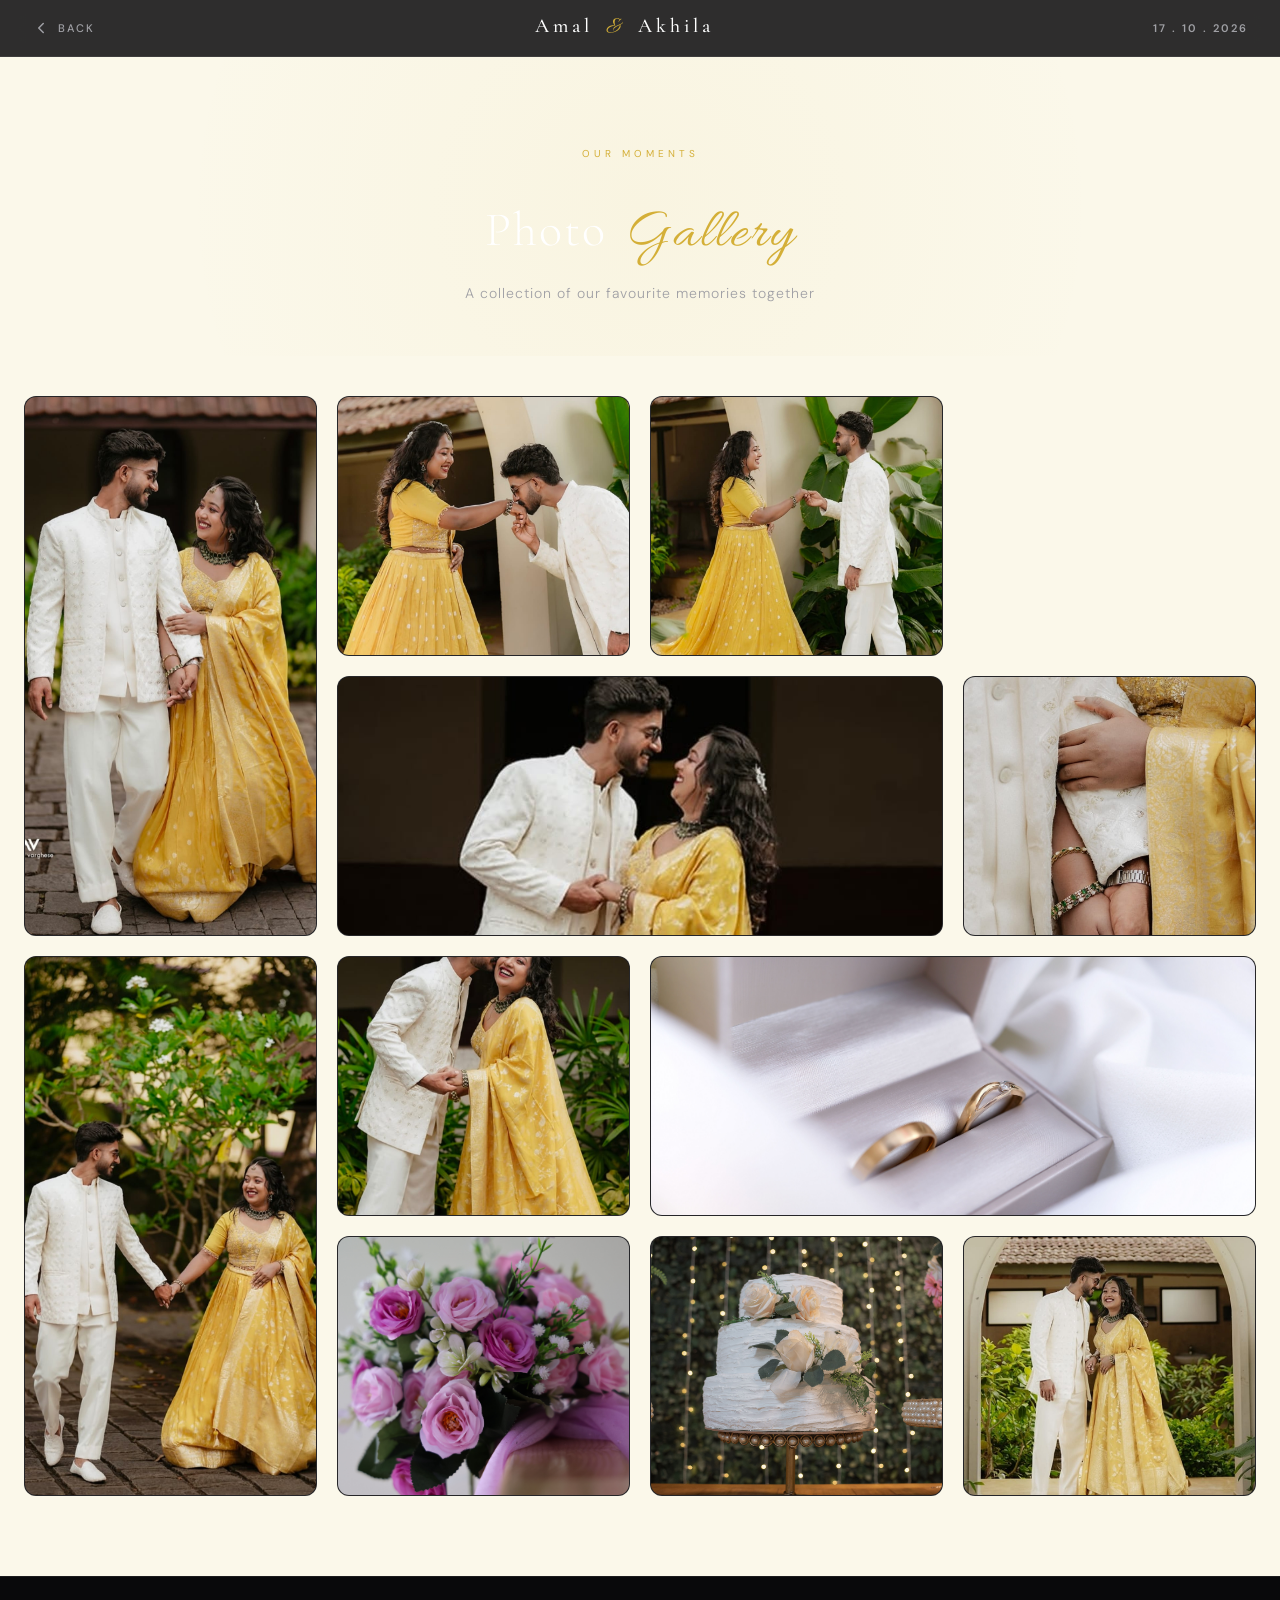
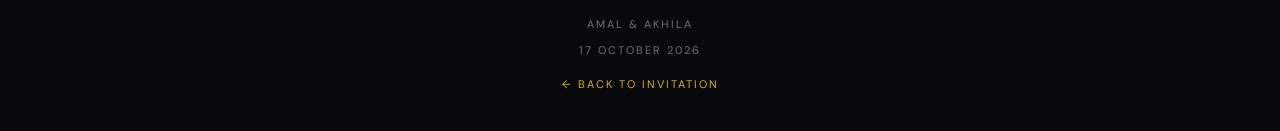
==== gallery.html @ cb14efe2 "Add Gallery button in hero section and create separate gallery page with lightbox" ====
<!doctype html>
<html lang="en">

<head>
  <meta charset="utf-8">
  <meta name="viewport" content="width=device-width, initial-scale=1">
  <title>Gallery | Amal & Akhila</title>
  <meta name="description" content="Photo gallery from the wedding of Amal and Akhila — 17 October 2026.">
  <link rel="preconnect" href="https://fonts.googleapis.com">
  <link rel="preconnect" href="https://fonts.gstatic.com" crossorigin>
  <link
    href="https://fonts.googleapis.com/css2?family=Allura&family=Cormorant+Garamond:wght@300;400;500;600&family=DM+Sans:wght@400;500;600&display=swap"
    rel="stylesheet">
  <link rel="stylesheet" href="styles.css">
  <link rel="stylesheet" href="gallery.css">
</head>

<body>

  <!-- Gallery Header -->
  <header class="gallery-header">
    <a href="index.html" class="gallery-back">
      <svg width="18" height="18" viewBox="0 0 24 24" fill="none" stroke="currentColor" stroke-width="2"
        stroke-linecap="round" stroke-linejoin="round">
        <polyline points="15 18 9 12 15 6" />
      </svg>
      BACK
    </a>
    <div class="brand-mark">Amal <span>&</span> Akhila</div>
    <span class="header-date">17 . 10 . 2026</span>
  </header>

  <!-- Gallery Hero Banner -->
  <section class="gallery-hero">
    <div class="gallery-hero-content">
      <p class="gallery-eyebrow">OUR MOMENTS</p>
      <h1>Photo <em>Gallery</em></h1>
      <p class="gallery-subtitle">A collection of our favourite memories together</p>
    </div>
  </section>

  <!-- Masonry Gallery Grid -->
  <section class="gallery-grid-section">
    <div class="gallery-masonry">

      <div class="gallery-card gallery-card--tall">
        <img src="assets/wedding-hero.jpeg" alt="Amal and Akhila wedding portrait" loading="lazy">
        <div class="gallery-card-overlay">
          <span class="gallery-card-caption">Our Day</span>
        </div>
      </div>

      <div class="gallery-card">
        <img src="assets/wedding-couple.jpeg" alt="A couple sharing a quiet moment" loading="lazy">
        <div class="gallery-card-overlay">
          <span class="gallery-card-caption">Together</span>
        </div>
      </div>

      <div class="gallery-card">
        <img src="assets/image1.jpeg" alt="Amal and Akhila sharing a quiet moment" loading="lazy">
        <div class="gallery-card-overlay">
          <span class="gallery-card-caption">Quiet Moments</span>
        </div>
      </div>

      <div class="gallery-card gallery-card--wide">
        <img src="assets/image2.jpeg" alt="Amal and Akhila in a sunlit garden" loading="lazy">
        <div class="gallery-card-overlay">
          <span class="gallery-card-caption">Sunlit Garden</span>
        </div>
      </div>

      <div class="gallery-card">
        <img src="assets/wedding-detail.jpeg" alt="Ivory roses and wedding details" loading="lazy">
        <div class="gallery-card-overlay">
          <span class="gallery-card-caption">Details</span>
        </div>
      </div>

      <div class="gallery-card gallery-card--tall">
        <img src="assets/image3.jpeg" alt="Wedding rings and roses" loading="lazy">
        <div class="gallery-card-overlay">
          <span class="gallery-card-caption">Rings & Roses</span>
        </div>
      </div>

      <div class="gallery-card">
        <img src="assets/image4.jpeg" alt="Wedding celebration" loading="lazy">
        <div class="gallery-card-overlay">
          <span class="gallery-card-caption">Celebration</span>
        </div>
      </div>

      <div class="gallery-card gallery-card--wide">
        <img src="assets/ring.jpg" alt="Wedding rings" loading="lazy">
        <div class="gallery-card-overlay">
          <span class="gallery-card-caption">Forever Ours</span>
        </div>
      </div>

      <div class="gallery-card">
        <img src="assets/bouquet.jpg" alt="Wedding bouquet" loading="lazy">
        <div class="gallery-card-overlay">
          <span class="gallery-card-caption">Bouquet</span>
        </div>
      </div>

      <div class="gallery-card">
        <img src="assets/cake.jpg" alt="Wedding cake" loading="lazy">
        <div class="gallery-card-overlay">
          <span class="gallery-card-caption">Sweet Moments</span>
        </div>
      </div>

      <div class="gallery-card">
        <img src="assets/footer.jpeg" alt="Amal and Akhila" loading="lazy">
        <div class="gallery-card-overlay">
          <span class="gallery-card-caption">Always Us</span>
        </div>
      </div>

    </div>
  </section>

  <!-- Lightbox Modal -->
  <div class="gallery-lightbox" id="galleryLightbox" aria-hidden="true">
    <button class="lightbox-close" id="lightboxClose" aria-label="Close lightbox">
      <svg width="24" height="24" viewBox="0 0 24 24" fill="none" stroke="currentColor" stroke-width="2"
        stroke-linecap="round" stroke-linejoin="round">
        <line x1="18" y1="6" x2="6" y2="18" />
        <line x1="6" y1="6" x2="18" y2="18" />
      </svg>
    </button>
    <button class="lightbox-nav lightbox-prev" id="lightboxPrev" aria-label="Previous image">
      <svg width="28" height="28" viewBox="0 0 24 24" fill="none" stroke="currentColor" stroke-width="2"
        stroke-linecap="round" stroke-linejoin="round">
        <polyline points="15 18 9 12 15 6" />
      </svg>
    </button>
    <button class="lightbox-nav lightbox-next" id="lightboxNext" aria-label="Next image">
      <svg width="28" height="28" viewBox="0 0 24 24" fill="none" stroke="currentColor" stroke-width="2"
        stroke-linecap="round" stroke-linejoin="round">
        <polyline points="9 6 15 12 9 18" />
      </svg>
    </button>
    <img class="lightbox-img" id="lightboxImg" alt="" src="">
    <p class="lightbox-caption" id="lightboxCaption"></p>
  </div>

  <!-- Footer -->
  <footer class="gallery-footer">
    <span>AMAL & AKHILA</span>
    <span>17 OCTOBER 2026</span>
    <a href="index.html">← BACK TO INVITATION</a>
  </footer>

  <script>
    // Scroll reveal
    const cards = document.querySelectorAll('.gallery-card');
    if ('IntersectionObserver' in window) {
      const obs = new IntersectionObserver(entries => {
        entries.forEach(entry => {
          if (entry.isIntersecting) {
            entry.target.classList.add('is-visible');
            obs.unobserve(entry.target);
          }
        });
      }, { threshold: 0.1, rootMargin: '0px 0px -30px 0px' });
      cards.forEach(c => obs.observe(c));
    } else {
      cards.forEach(c => c.classList.add('is-visible'));
    }

    // Lightbox
    const lightbox = document.getElementById('galleryLightbox');
    const lightboxImg = document.getElementById('lightboxImg');
    const lightboxCaption = document.getElementById('lightboxCaption');
    const images = Array.from(document.querySelectorAll('.gallery-card img'));
    const captions = Array.from(document.querySelectorAll('.gallery-card-caption'));
    let currentIdx = 0;

    function openLightbox(idx) {
      currentIdx = idx;
      lightboxImg.src = images[idx].src;
      lightboxCaption.textContent = captions[idx].textContent;
      lightbox.classList.add('active');
      document.body.style.overflow = 'hidden';
    }

    function closeLightbox() {
      lightbox.classList.remove('active');
      document.body.style.overflow = '';
    }

    function navLightbox(dir) {
      currentIdx = (currentIdx + dir + images.length) % images.length;
      lightboxImg.src = images[currentIdx].src;
      lightboxCaption.textContent = captions[currentIdx].textContent;
    }

    cards.forEach((card, i) => {
      card.addEventListener('click', () => openLightbox(i));
      card.style.cursor = 'pointer';
    });

    document.getElementById('lightboxClose').addEventListener('click', closeLightbox);
    document.getElementById('lightboxPrev').addEventListener('click', () => navLightbox(-1));
    document.getElementById('lightboxNext').addEventListener('click', () => navLightbox(1));

    lightbox.addEventListener('click', (e) => {
      if (e.target === lightbox) closeLightbox();
    });

    document.addEventListener('keydown', (e) => {
      if (!lightbox.classList.contains('active')) return;
      if (e.key === 'Escape') closeLightbox();
      if (e.key === 'ArrowLeft') navLightbox(-1);
      if (e.key === 'ArrowRight') navLightbox(1);
    });
  </script>

</body>

</html>
---- styles.css ----
/* Font and shape tokens */
:root {
  --color-background: var(--background);
  --color-foreground: var(--foreground);
  --color-card: var(--card);
  --color-card-foreground: var(--card-foreground);
  --color-popover: var(--popover);
  --color-popover-foreground: var(--popover-foreground);
  --color-primary: var(--primary);
  --color-primary-foreground: var(--primary-foreground);
  --color-secondary: var(--secondary);
  --color-secondary-foreground: var(--secondary-foreground);
  --color-muted: var(--muted);
  --color-muted-foreground: var(--muted-foreground);
  --color-accent: var(--accent);
  --color-accent-foreground: var(--accent-foreground);
  --color-destructive: var(--destructive);
  --color-destructive-foreground: var(--destructive-foreground);
  --color-border: var(--border);
  --color-input: var(--input);
  --color-ring: var(--ring);
  --color-ring-offset-background: var(--background);
  --radius-sm: 0;
  --radius-md: 0;
  --radius-lg: 0;
  --font-sans: "DM Sans", sans-serif;
  --font-serif: "Cormorant Garamond", Georgia, serif;
  --font-script: "Allura", cursive;
}

:root {
  --background: oklch(0.977 0.018 94);
  --foreground: oklch(0.29 0.026 72);
  --card: oklch(0.994 0.008 92);
  --card-foreground: var(--foreground);
  --popover: var(--card);
  --popover-foreground: var(--foreground);
  --primary: oklch(0.35 0.03 73);
  --primary-foreground: oklch(0.983 0.017 93);
  --secondary: oklch(0.943 0.046 95);
  --secondary-foreground: var(--foreground);
  --muted: oklch(0.946 0.022 88);
  --muted-foreground: oklch(0.51 0.027 77);
  --accent: oklch(0.858 0.075 91);
  --accent-foreground: var(--foreground);
  --destructive: oklch(0.55 0.19 25);
  --destructive-foreground: var(--primary-foreground);
  --border: oklch(0.80 0.039 86);
  --input: var(--border);
  --ring: oklch(0.62 0.08 85);
  --gold: oklch(0.69 0.065 78);
  --cream: oklch(0.994 0.008 92);
  --butter: oklch(0.952 0.049 94);
  --hero-ink: oklch(0.988 0.012 93);
  --hero-shade: linear-gradient(to bottom, oklch(0.19 0.02 65 / 16%) 0%, transparent 32%, oklch(0.19 0.02 65 / 15%) 53%, oklch(0.16 0.02 65 / 75%) 100%);
}

* {
  box-sizing: border-box;
}

html {
  scroll-behavior: smooth;
}

body {
  margin: 0;
  background: var(--background);
  color: var(--foreground);
  font-family: var(--font-sans);
  -webkit-font-smoothing: antialiased;
  overflow-x: hidden;
}

a {
  color: inherit;
  text-decoration: none;
}

button,
a {
  -webkit-tap-highlight-color: transparent;
}

::selection {
  background: var(--accent);
  color: var(--foreground);
}

.site-header {
  height: 72px;
  background: var(--background);
  display: flex;
  align-items: center;
  justify-content: space-between;
  padding: 0 max(5.5vw, 24px);
}

.brand-mark {
  font-family: var(--font-serif);
  font-size: 29px;
  font-weight: 500;
  white-space: nowrap;
  line-height: 1;
}

.brand-mark span {
  color: var(--gold);
  font-style: italic;
  font-size: 22px;
  margin: 0 3px;
}

.header-date,
.header-link {
  font-size: 10px;
  letter-spacing: .18em;
  font-weight: 600;
}

.header-link {
  display: inline-flex;
  align-items: center;
  gap: 14px;
  transition: gap .3s ease;
}

.header-link:hover {
  gap: 20px;
}

.hero {
  height: min(850px, calc(100svh - 72px));
  min-height: 590px;
  position: relative;
  overflow: hidden;
  display: flex;
  align-items: flex-end;
  justify-content: center;
  background: var(--primary);
  color: var(--hero-ink);
}

.hero-image {
  width: 100%;
  height: 100%;
  position: absolute;
  inset: 0;
  object-fit: cover;
  object-position: center 45%;
  opacity: 0;
  animation: hero-reveal 2.2s cubic-bezier(.16, 1, .3, 1) 1.6s both;
}

.hero-shade {
  position: absolute;
  inset: 0;
  background: var(--hero-shade);
}

.hero-top-note {
  position: absolute;
  top: 42px;
  left: 50%;
  transform: translateX(-50%);
  white-space: nowrap;
  font-size: 10px;
  letter-spacing: .28em;
  font-weight: 500;
  opacity: 0;
  animation: hero-text-in 1.2s cubic-bezier(.16, 1, .3, 1) 2.6s both;
}

.hero-content {
  position: relative;
  text-align: center;
  padding: 0 20px 120px;
  width: 100%;
}

.hero-ornament {
  display: flex;
  align-items: center;
  justify-content: center;
  gap: 22px;
  font-size: 10px;
  font-weight: 500;
  letter-spacing: .3em;
  opacity: 0;
  animation: hero-text-in 1s cubic-bezier(.16, 1, .3, 1) 2.8s both;
}

.hero-ornament span {
  height: 1px;
  width: 51px;
  background: currentColor;
  opacity: .8;
}

.hero h1 {
  font-family: var(--font-serif);
  font-size: clamp(74px, 10.4vw, 160px);
  font-weight: 300;
  line-height: .98;
  margin: 24px 0 0;
  white-space: nowrap;
  opacity: 0;
  animation: hero-title-in 1.6s cubic-bezier(.16, 1, .3, 1) 3s both;
}

.hero h1 em {
  font-family: var(--font-script);
  font-size: .73em;
  font-weight: 400;
  font-style: normal;
  display: inline-block;
  transform: translateY(-.03em);
  animation: golden-shimmer 3s ease-in-out 4.2s both;
}

.hero-subtitle {
  font-family: var(--font-serif);
  font-style: italic;
  font-size: clamp(22px, 2.6vw, 35px);
  margin: 14px 0 39px;
  opacity: 0;
  animation: hero-text-in 1.2s cubic-bezier(.16, 1, .3, 1) 3.5s both;
}

.hero-date {
  display: flex;
  justify-content: center;
  align-items: center;
  gap: 20px;
  font-size: 10px;
  font-weight: 600;
  letter-spacing: .2em;
  opacity: 0;
  animation: hero-text-in 1s cubic-bezier(.16, 1, .3, 1) 3.9s both;
}

.hero-date i {
  height: 3px;
  width: 3px;
  border-radius: 50%;
  background: currentColor;
}

.hero-gallery-btn {
  display: inline-flex;
  align-items: center;
  gap: 10px;
  margin-top: 32px;
  padding: 12px 28px;
  font-size: 10px;
  font-weight: 600;
  letter-spacing: .2em;
  color: var(--hero-ink);
  border: 1px solid rgba(255, 255, 255, 0.35);
  border-radius: 50px;
  background: rgba(255, 255, 255, 0.08);
  backdrop-filter: blur(12px);
  -webkit-backdrop-filter: blur(12px);
  transition: background .35s ease, border-color .35s ease, transform .3s ease;
  opacity: 0;
  animation: hero-text-in 1s cubic-bezier(.16, 1, .3, 1) 4.1s both;
}

.hero-gallery-btn:hover {
  background: rgba(255, 255, 255, 0.18);
  border-color: rgba(255, 255, 255, 0.55);
  transform: translateY(-2px);
}

.hero-gallery-btn-icon {
  display: inline-flex;
  opacity: 0.85;
}

.scroll-cue {
  position: absolute;
  bottom: 29px;
  left: 50%;
  transform: translateX(-50%);
  display: flex;
  align-items: center;
  gap: 14px;
  flex-direction: column;
  white-space: nowrap;
  font-size: 9px;
  letter-spacing: .22em;
  opacity: 0;
  animation: hero-text-in 1s cubic-bezier(.16, 1, .3, 1) 4.3s both;
}

.scroll-cue svg {
  animation: float-down 2.4s ease-in-out infinite;
}

.section-inner {
  max-width: 1400px;
  margin: auto;
}

.invitation-section {
  background: var(--background);
  padding: 135px max(6vw, 24px) 145px;
  overflow: hidden;
}

.invitation-grid {
  display: grid;
  grid-template-columns: 1fr 1fr;
  align-items: center;
  gap: 6vw;
}

.invitation-copy {
  padding-left: min(4vw, 60px);
}

.eyebrow {
  display: flex;
  align-items: center;
  gap: 14px;
  font-size: 10px;
  font-weight: 600;
  letter-spacing: .21em;
  color: var(--muted-foreground);
}

.eyebrow-line {
  width: 34px;
  height: 1px;
  background: var(--gold);
  display: inline-block;
  flex: none;
}

.invitation-copy h2,
.venue-content h2 {
  font-family: var(--font-serif);
  font-size: clamp(58px, 6.3vw, 100px);
  line-height: .96;
  font-weight: 400;
  margin: 34px 0 30px;
}

.invitation-copy h2 em,
.venue-content h2 em,
.closing-content h2 em {
  font-weight: 300;
}

.short-rule {
  width: 52px;
  height: 1px;
  background: var(--gold);
  margin: 37px 0;
}

.invite-lead {
  font-family: var(--font-serif);
  font-size: clamp(24px, 2.1vw, 31px);
  margin: 0 0 2px;
}

.invite-address {
  font-size: 12px;
  color: var(--muted-foreground);
  margin: 0;
  letter-spacing: .035em;
}

.invite-message {
  max-width: 360px;
  font-family: var(--font-serif);
  font-size: 24px;
  font-style: italic;
  line-height: 1.4;
  margin: 30px 0 12px;
}

.couple-line {
  font-family: var(--font-serif);
  font-size: clamp(39px, 4vw, 60px);
  margin: 0;
  line-height: 1.1;
}

.couple-line span {
  font-family: var(--font-script);
  font-size: .65em;
  color: var(--gold);
}

.invite-family {
  font-size: 12px;
  line-height: 1.9;
  color: var(--muted-foreground);
  margin-top: 22px;
}

.invitation-art {
  height: 680px;
  position: relative;
}

.art-frame {
  position: absolute;
  overflow: hidden;
  background: var(--secondary);
}

.art-frame img {
  height: 100%;
  width: 100%;
  object-fit: cover;
  transition: transform 1s ease;
}

.art-frame:hover img {
  transform: scale(1.055);
}

.art-frame-top {
  width: 56%;
  height: 58%;
  top: 0;
  right: 3%;
}

.art-frame-bottom {
  width: 52%;
  height: 47%;
  bottom: 0;
  left: 0;
  border: 10px solid var(--background);
  border-left: 0;
  border-bottom: 0;
}

.art-script {
  position: absolute;
  right: -6%;
  top: 46%;
  transform: rotate(90deg) translateX(50%);
  transform-origin: right center;
  white-space: nowrap;
  font-family: var(--font-script);
  font-size: clamp(45px, 5vw, 76px);
  color: var(--gold);
}

.date-section {
  background: var(--butter);
  text-align: center;
  padding: 115px 24px 125px;
  position: relative;
}

.date-inner {
  max-width: 720px;
  margin: auto;
}

.eyebrow-centered {
  justify-content: center;
}

.date-script {
  font-family: var(--font-script);
  font-size: clamp(44px, 5.2vw, 75px);
  color: var(--gold);
  line-height: 1;
  margin: 28px 0 7px;
}

/* Calendar Card Design (Matching Reference Image) */
.calendar-card {
  max-width: 440px;
  margin: 32px auto 20px;
  background: #FFFDF8;
  border-radius: 24px;
  padding: 36px 30px 28px;
  box-shadow: 0 16px 40px rgba(50, 40, 20, 0.08), 0 2px 10px rgba(212, 175, 55, 0.15);
  border: 1px solid rgba(212, 175, 55, 0.3);
  text-align: center;
  transition: transform 0.4s ease, box-shadow 0.4s ease;
}

.calendar-card:hover {
  transform: translateY(-4px);
  box-shadow: 0 20px 48px rgba(50, 40, 20, 0.12), 0 4px 16px rgba(212, 175, 55, 0.22);
}

.calendar-month {
  font-family: var(--font-serif);
  font-size: 23px;
  font-weight: 500;
  letter-spacing: 0.16em;
  color: var(--foreground);
  margin: 0 0 22px;
  text-transform: uppercase;
}

.calendar-grid-header {
  display: grid;
  grid-template-columns: repeat(7, 1fr);
  font-size: 13px;
  font-weight: 600;
  color: var(--muted-foreground);
  margin-bottom: 14px;
}

.calendar-grid-days {
  display: grid;
  grid-template-columns: repeat(7, 1fr);
  row-gap: 12px;
  font-size: 15px;
  color: var(--foreground);
  font-family: var(--font-serif);
  align-items: center;
  justify-items: center;
}

.calendar-grid-days .empty {
  height: 32px;
  width: 32px;
}

/* Red Heart Highlight for Day 17 */
.day-heart {
  position: relative;
  width: 34px;
  height: 34px;
  display: inline-flex;
  align-items: center;
  justify-content: center;
}

.day-heart .heart-bg {
  position: absolute;
  inset: 0;
  width: 100%;
  height: 100%;
  filter: drop-shadow(0 3px 6px rgba(200, 59, 73, 0.35));
}

.day-heart .heart-num {
  position: relative;
  z-index: 2;
  color: #FFFFFF;
  font-weight: 600;
  font-size: 13px;
  font-family: var(--font-sans);
  transform: translateY(-1px);
}

.calendar-card-divider {
  border-top: 1.5px dashed rgba(190, 170, 130, 0.45);
  margin: 28px -10px 22px;
}

.calendar-card-bottom {
  text-align: center;
}

.calendar-subtext {
  font-size: 10px;
  letter-spacing: 0.24em;
  font-weight: 600;
  color: var(--muted-foreground);
  text-transform: uppercase;
}

.calendar-date-big {
  font-family: var(--font-serif);
  font-size: clamp(34px, 4.5vw, 42px);
  font-weight: 400;
  letter-spacing: 0.06em;
  color: var(--foreground);
  margin: 6px 0 2px;
}

.calendar-heart-icon {
  color: #C83B49;
  font-size: 16px;
  display: inline-block;
  margin-top: 2px;
}

.date-divider {
  height: 1px;
  width: 130px;
  background: var(--border);
  margin: 55px auto 35px;
}

.countdown-intro {
  font-size: 10px;
  font-weight: 600;
  letter-spacing: .25em;
  color: var(--muted-foreground);
}

.countdown {
  display: grid;
  grid-template-columns: repeat(4, 1fr);
  max-width: 480px;
  margin: 26px auto 42px;
}

.countdown-unit {
  display: flex;
  flex-direction: column;
  align-items: center;
  gap: 3px;
  border-right: 1px solid var(--border);
}

.countdown-unit:last-child {
  border-right: none;
}

.countdown-number {
  font-family: var(--font-serif);
  font-size: clamp(42px, 5vw, 67px);
  line-height: 1;
  font-variant-numeric: tabular-nums;
}

.countdown-label {
  font-size: 9px;
  letter-spacing: .18em;
  text-transform: uppercase;
  color: var(--muted-foreground);
}

.venue-section {
  display: grid;
  grid-template-columns: 1fr 1fr;
  background: var(--cream);
  min-height: 670px;
  overflow: hidden;
}

.venue-image-wrap {
  overflow: hidden;
  min-height: 670px;
}

.venue-image-wrap img {
  width: 100%;
  height: 100%;
  object-fit: cover;
  object-position: center 43%;
  transition: transform 1.1s ease;
}

.venue-image-wrap:hover img {
  transform: scale(1.045);
}

.venue-content {
  padding: 60px clamp(40px, 8vw, 160px);
  display: flex;
  flex-direction: column;
  align-items: flex-start;
  justify-content: center;
}

.venue-content h2 {
  margin: 33px 0 0;
}

.venue-content .short-rule {
  margin: 39px 0 33px;
}

.venue-content h3 {
  font-family: var(--font-serif);
  font-size: clamp(33px, 3.5vw, 51px);
  font-weight: 400;
  line-height: 1.1;
  margin: 0 0 10px;
}

.venue-content p {
  color: var(--muted-foreground);
  font-size: 13px;
  margin: 0;
  line-height: 1.7;
}

.venue-content .venue-time {
  margin: 25px 0 32px;
}

/* Ethereal Atmospheric Fog Entrance Overlay */
.fog-overlay {
  position: fixed;
  inset: 0;
  width: 100vw;
  height: 100vh;
  z-index: 9999;
  pointer-events: none;
  overflow: hidden;
  opacity: 1;
  transition: opacity 1.8s cubic-bezier(.25, 1, .4, 1), filter 1.8s ease, transform 1.8s ease;
  background: radial-gradient(circle at 50% 50%, rgba(255, 250, 240, 0.98) 0%, rgba(245, 237, 222, 0.99) 55%, rgba(235, 224, 204, 1) 100%);
}

.fog-overlay.fade-out {
  opacity: 0;
  filter: blur(30px);
  transform: scale(1.08);
}

.fog-layer {
  position: absolute;
  inset: -50%;
  width: 200%;
  height: 200%;
  pointer-events: none;
}

.fog-layer-1 {
  background: radial-gradient(ellipse at 30% 40%, rgba(255, 255, 255, 0.95) 0%, transparent 60%), radial-gradient(ellipse at 70% 60%, rgba(228, 212, 175, 0.65) 0%, transparent 50%);
  animation: fog-float-1 20s ease-in-out infinite alternate;
}

.fog-layer-2 {
  background: radial-gradient(ellipse at 60% 30%, rgba(255, 245, 220, 0.85) 0%, transparent 55%), radial-gradient(ellipse at 20% 70%, rgba(235, 218, 180, 0.55) 0%, transparent 50%);
  animation: fog-float-2 24s ease-in-out infinite alternate;
}

.fog-layer-3 {
  background: radial-gradient(circle at 50% 50%, rgba(255, 255, 255, 0.98) 0%, transparent 65%);
}

@keyframes fog-float-1 {
  0% {
    transform: translate(0, 0) scale(1);
  }

  100% {
    transform: translate(-6%, 5%) scale(1.12);
  }
}

@keyframes fog-float-2 {
  0% {
    transform: translate(0, 0) scale(1.05);
  }

  100% {
    transform: translate(5%, -5%) scale(1);
  }
}

/* Closing Section - Matching Site Theme */
.closing-section {
  position: relative;
  width: 100%;
  display: flex;
  flex-direction: column;
  align-items: center;
  background: var(--background);
  padding: 90px 24px 100px;
  overflow: hidden;
}

.closing-top-block {
  background: transparent;
  color: var(--foreground);
  padding: 0 24px 45px;
  text-align: center;
  display: flex;
  flex-direction: column;
  align-items: center;
  justify-content: center;
  max-width: 720px;
}

.closing-top-block .closing-star {
  font-size: 28px;
  color: var(--gold);
  margin-bottom: 20px;
}

.closing-top-block .eyebrow {
  color: var(--muted-foreground);
  font-size: 10px;
  letter-spacing: .24em;
}

.closing-top-block h2 {
  font-family: var(--font-serif);
  font-size: clamp(38px, 5vw, 70px);
  font-weight: 400;
  line-height: 1.05;
  margin: 22px auto 16px;
  color: var(--foreground);
}

.closing-top-block h2 em {
  font-weight: 300;
  font-style: italic;
}

.closing-sub {
  font-family: var(--font-serif);
  font-size: clamp(18px, 2.3vw, 24px);
  font-style: italic;
  color: var(--muted-foreground);
  margin: 0;
}

.closing-photo-container {
  position: relative;
  width: 100%;
  max-width: 640px;
  height: clamp(420px, 55vh, 580px);
  border-radius: 24px;
  overflow: hidden;
  background: var(--secondary);
  box-shadow: 0 20px 48px rgba(50, 40, 20, 0.12), 0 4px 16px rgba(212, 175, 55, 0.18);
  border: 1px solid rgba(212, 175, 55, 0.3);
  margin: 0 auto;
}

.closing-photo-img {
  width: 100%;
  height: 100%;
  object-fit: cover;
  object-position: center 30%;
  transition: transform 2.2s cubic-bezier(.2, .8, .2, 1);
}

.closing-photo-container:hover .closing-photo-img {
  transform: scale(1.04);
}

.closing-photo-shade {
  position: absolute;
  inset: 0;
  background: linear-gradient(to top, rgba(0, 0, 0, 0.7) 0%, rgba(0, 0, 0, 0.2) 40%, transparent 68%);
}

.closing-photo-names {
  position: absolute;
  bottom: 35px;
  left: min(6vw, 40px);
  z-index: 5;
  font-family: var(--font-serif);
  font-size: clamp(42px, 6vw, 76px);
  color: #FFFFFF;
  font-weight: 400;
  line-height: 1;
  text-shadow: 0 4px 16px rgba(0, 0, 0, 0.5);
  white-space: nowrap;
}

.closing-photo-names span {
  font-family: var(--font-script);
  font-size: 0.75em;
  color: var(--gold);
  margin: 0 4px;
  font-weight: 300;
}

.site-footer {
  border-top: 1px solid var(--border);
  display: flex;
  justify-content: space-between;
  gap: 20px;
  padding: 31px max(5.5vw, 24px);
  font-size: 10px;
  font-weight: 600;
  letter-spacing: .15em;
}

.site-footer a {
  white-space: nowrap;
}

/* Prominent & Smooth Scroll Reveal Animations */
[data-reveal] {
  opacity: 0;
  transform: translateY(55px) scale(0.97);
  transition: opacity 1s cubic-bezier(.16, 1, .3, 1), transform 1s cubic-bezier(.16, 1, .3, 1);
  will-change: opacity, transform;
}

[data-reveal].is-visible {
  opacity: 1;
  transform: translateY(0) scale(1);
}

@keyframes hero-reveal {
  0% {
    opacity: 0;
    transform: scale(1.12);
    filter: blur(12px);
  }
  100% {
    opacity: 1;
    transform: scale(1);
    filter: blur(0);
  }
}

@keyframes hero-text-in {
  0% {
    opacity: 0;
    transform: translateY(35px);
    filter: blur(6px);
  }
  100% {
    opacity: 1;
    transform: translateY(0);
    filter: blur(0);
  }
}

@keyframes hero-title-in {
  0% {
    opacity: 0;
    transform: translateY(50px) scale(0.92);
    filter: blur(8px);
  }
  60% {
    opacity: 1;
    filter: blur(0);
  }
  100% {
    opacity: 1;
    transform: translateY(0) scale(1);
    filter: blur(0);
  }
}

@keyframes golden-shimmer {
  0% {
    color: inherit;
    text-shadow: none;
  }
  50% {
    color: oklch(0.78 0.12 85);
    text-shadow: 0 0 20px rgba(212, 175, 55, 0.5), 0 0 40px rgba(212, 175, 55, 0.2);
  }
  100% {
    color: oklch(0.72 0.09 82);
    text-shadow: 0 0 8px rgba(212, 175, 55, 0.15);
  }
}

@keyframes rise-in {
  from {
    opacity: 0;
    transform: translateY(30px);
  }

  to {
    opacity: 1;
    transform: translateY(0);
  }
}

@keyframes float-down {
  50% {
    transform: translateY(6px);
  }
}

@media (max-width: 900px) {
  .invitation-section {
    padding: 100px 30px;
  }

  .invitation-grid {
    gap: 30px;
  }

  .invitation-copy {
    padding-left: 0;
  }

  .invitation-art {
    height: 540px;
  }

  .art-script {
    right: -3%;
  }

  .venue-content {
    padding: 70px 45px;
  }
}

@media (max-width: 700px) {
  .site-header {
    height: 62px;
    padding: 0 22px;
  }

  .brand-mark {
    font-size: 25px;
  }

  .header-date {
    display: none;
  }

  .header-link {
    font-size: 9px;
    gap: 7px;
  }

  .hero {
    height: min(760px, calc(100svh - 62px));
    min-height: 590px;
  }

  .hero-image {
    object-position: center 42%;
  }

  .hero-top-note {
    top: 26px;
    font-size: 8px;
    letter-spacing: .19em;
  }

  .hero-content {
    padding: 0 12px 112px;
  }

  .hero-ornament {
    font-size: 8px;
    gap: 10px;
  }

  .hero-ornament span {
    width: 25px;
  }

  .hero h1 {
    font-size: clamp(47px, 12vw, 78px);
    margin-top: 16px;
  }

  .hero-subtitle {
    font-size: 22px;
    margin: 12px 0 27px;
  }

  .hero-date {
    font-size: 8px;
    gap: 8px;
    letter-spacing: .1em;
  }

  .scroll-cue {
    bottom: 20px;
    font-size: 8px;
  }

  .invitation-section {
    padding: 88px 25px 92px;
  }

  .invitation-grid {
    display: flex;
    flex-direction: column;
    align-items: stretch;
    gap: 55px;
  }

  .invitation-copy {
    text-align: center;
  }

  .invitation-copy .eyebrow {
    justify-content: center;
    font-size: 8px;
  }

  .invitation-copy h2 {
    font-size: clamp(59px, 12vw, 85px);
    margin: 25px 0;
  }

  .invitation-copy .short-rule {
    margin: 28px auto;
  }

  .invite-lead {
    font-size: 26px;
  }

  .invite-message {
    margin: 26px auto 10px;
  }

  .couple-line {
    font-size: clamp(42px, 10vw, 60px);
  }

  .invitation-art {
    height: min(115vw, 550px);
    width: min(100%, 470px);
    margin: 0 auto;
  }

  .art-frame-top {
    right: 6%;
  }

  .art-script {
    font-size: 49px;
    right: -3%;
  }

  .date-section {
    padding: 88px 18px 95px;
  }

  .date-script {
    font-size: 52px;
  }

  .date-display {
    gap: 17px;
  }

  .date-display strong {
    font-size: clamp(120px, 30vw, 180px);
  }

  .date-display span {
    font-size: 32px;
  }

  .date-meta {
    gap: 15px;
    font-size: 10px;
  }

  .date-divider {
    margin: 49px auto 35px;
  }

  .venue-section {
    display: flex;
    flex-direction: column;
  }

  .venue-image-wrap {
    height: 390px;
    min-height: 0;
  }

  .venue-content {
    padding: 30px 25px 65px;
    align-items: center;
    text-align: center;
  }

  .venue-content h2 {
    font-size: 71px;
    margin-top: 22px;
  }

  .venue-content .short-rule {
    margin: 28px auto;
  }

  .venue-content h3 {
    font-size: 43px;
  }

  .closing-section {
    padding: 60px 18px 70px;
  }

  .closing-content {
    padding: 40px 20px 35px;
  }

  .closing-content h2 {
    font-size: clamp(34px, 8.5vw, 52px);
  }

  .site-footer {
    flex-wrap: wrap;
    justify-content: center;
    text-align: center;
    padding: 30px 20px;
    font-size: 9px;
  }

  .site-footer span:nth-child(2) {
    order: 3;
    width: 100%;
  }
}

@media (max-width: 360px) {
  .hero h1 {
    font-size: 44px;
  }

  .hero-date {
    font-size: 7px;
  }

  .date-display span {
    font-size: 27px;
  }

  .date-display strong {
    font-size: 115px;
  }
}

@media (prefers-reduced-motion: reduce) {

  *,
  *::before,
  *::after {
    scroll-behavior: auto !important;
    animation-duration: .01ms !important;
    transition-duration: .01ms !important;
  }

  [data-reveal] {
    opacity: 1;
    transform: none;
  }
}

/* Standalone button styles */
.invitation-button {
  display: inline-flex;
  align-items: center;
  justify-content: center;
  gap: 10px;
  min-height: 48px;
  padding: 14px 28px;
  font-family: var(--font-sans);
  font-size: 11px;
  font-weight: 500;
  letter-spacing: .18em;
  white-space: nowrap;
  transition: background .25s, color .25s;
  border: 1px solid var(--primary);
}

.invitation-button svg {
  width: 16px;
  height: 16px;
}

.invitation-button.solid {
  background: var(--primary);
  color: var(--primary-foreground);
}

.invitation-button.solid:hover {
  background: var(--foreground);
}

.invitation-button.outline {
  background: transparent;
  color: var(--primary);
}

.invitation-button.outline:hover {
  background: var(--primary);
  color: var(--primary-foreground);
}

/* Venue Reception Table Sketch Logo (Matching Reference Line Art) */
.venue-sketch-logo {
  margin-bottom: 24px;
  text-align: left;
}

.venue-sketch-svg {
  width: 170px;
  height: auto;
  display: block;
  opacity: 0.88;
  filter: drop-shadow(0 2px 4px rgba(0, 0, 0, 0.06));
  transition: transform 0.5s ease, opacity 0.5s ease;
}

.venue-content:hover .venue-sketch-svg {
  transform: scale(1.04);
  opacity: 1;
}

/* Scrollable Image Gallery in Venue Section — Auto + Manual Scroll */
.venue-gallery-wrap {
  position: relative;
  width: 100%;
  overflow: hidden;
  display: flex;
  flex-direction: column;
  justify-content: center;
  background: var(--cream);
  padding: 30px 0 10px;
}

.venue-gallery-scroll {
  display: flex;
  gap: 20px;
  overflow-x: auto;
  padding: 10px 20px 20px;
  scrollbar-width: none;
  -ms-overflow-style: none;
  -webkit-overflow-scrolling: touch;
  cursor: grab;
}

.venue-gallery-scroll:active {
  cursor: grabbing;
}

.venue-gallery-scroll::-webkit-scrollbar {
  display: none;
}

.venue-gallery-item {
  flex: 0 0 clamp(260px, 32vw, 340px);
  height: clamp(380px, 45vw, 510px);
  border-radius: 20px;
  overflow: hidden;
  box-shadow: 0 16px 40px rgba(50, 40, 20, 0.12), 0 2px 8px rgba(212, 175, 55, 0.15);
  position: relative;
  background: #FFFDF8;
  border: 1px solid rgba(212, 175, 55, 0.3);
  transition: transform 0.4s ease, box-shadow 0.4s ease;
}

.venue-gallery-item:hover {
  transform: translateY(-4px);
  box-shadow: 0 20px 48px rgba(50, 40, 20, 0.16), 0 4px 16px rgba(212, 175, 55, 0.25);
}

.venue-gallery-item img {
  width: 100%;
  height: 100%;
  object-fit: cover;
  transition: transform 0.8s ease;
}

.venue-gallery-item:hover img {
  transform: scale(1.05);
}

.venue-gallery-hint {
  text-align: center;
  font-size: 10px;
  letter-spacing: 0.22em;
  color: var(--muted-foreground);
  margin-top: 16px;
  font-weight: 600;
  text-transform: uppercase;
  opacity: 0.8;
}
---- gallery.css ----
/* Gallery Page Styles */

/* Header */
.gallery-header {
  position: sticky;
  top: 0;
  z-index: 100;
  display: flex;
  align-items: center;
  justify-content: space-between;
  padding: 16px 32px;
  background: rgba(10, 10, 12, 0.85);
  backdrop-filter: blur(12px);
  -webkit-backdrop-filter: blur(12px);
  border-bottom: 1px solid rgba(255, 255, 255, 0.08);
}

.gallery-back {
  display: flex;
  align-items: center;
  gap: 8px;
  color: var(--text-muted, #a0a0a5);
  text-decoration: none;
  font-size: 11px;
  letter-spacing: 2px;
  font-weight: 500;
  transition: color 0.3s ease;
}

.gallery-back:hover {
  color: #fff;
}

.gallery-header .brand-mark {
  font-family: 'Cormorant Garamond', serif;
  font-size: 20px;
  letter-spacing: 4px;
  color: #fff;
}

.gallery-header .brand-mark span {
  font-family: 'Allura', cursive;
  font-size: 24px;
  color: #d4af37;
}

.header-date {
  font-size: 11px;
  letter-spacing: 2px;
  color: var(--text-muted, #a0a0a5);
}

/* Gallery Hero */
.gallery-hero {
  padding: 80px 24px 40px;
  text-align: center;
  background: radial-gradient(circle at center, rgba(212, 175, 55, 0.05) 0%, transparent 70%);
}

.gallery-eyebrow {
  font-size: 10px;
  letter-spacing: 4px;
  text-transform: uppercase;
  color: #d4af37;
  margin-bottom: 12px;
}

.gallery-hero h1 {
  font-family: 'Cormorant Garamond', serif;
  font-size: 48px;
  font-weight: 300;
  letter-spacing: 2px;
  color: #fff;
  margin-bottom: 8px;
}

.gallery-hero h1 em {
  font-family: 'Allura', cursive;
  font-style: normal;
  color: #d4af37;
  font-size: 56px;
  margin-left: 6px;
}

.gallery-subtitle {
  font-size: 14px;
  color: #a0a0a5;
  font-weight: 300;
  letter-spacing: 1px;
}

/* Masonry Grid */
.gallery-grid-section {
  max-width: 1300px;
  margin: 0 auto;
  padding: 40px 24px 80px;
}

.gallery-masonry {
  display: grid;
  grid-template-columns: repeat(auto-fill, minmax(280px, 1fr));
  grid-auto-rows: 260px;
  grid-gap: 20px;
}

.gallery-card {
  position: relative;
  overflow: hidden;
  border-radius: 12px;
  background: #18181c;
  opacity: 0;
  transform: translateY(30px);
  transition: opacity 0.7s cubic-bezier(0.16, 1, 0.3, 1), transform 0.7s cubic-bezier(0.16, 1, 0.3, 1), box-shadow 0.4s ease;
  border: 1px solid rgba(255, 255, 255, 0.06);
}

.gallery-card.is-visible {
  opacity: 1;
  transform: translateY(0);
}

.gallery-card--tall {
  grid-row: span 2;
}

.gallery-card--wide {
  grid-column: span 2;
}

@media (max-width: 768px) {
  .gallery-card--wide {
    grid-column: span 1;
  }
}

.gallery-card img {
  width: 100%;
  height: 100%;
  object-fit: cover;
  display: block;
  transition: transform 0.6s cubic-bezier(0.16, 1, 0.3, 1);
}

.gallery-card:hover img {
  transform: scale(1.06);
}

.gallery-card-overlay {
  position: absolute;
  inset: 0;
  background: linear-gradient(to top, rgba(0, 0, 0, 0.7) 0%, transparent 60%);
  display: flex;
  align-items: flex-end;
  padding: 20px;
  opacity: 0;
  transition: opacity 0.3s ease;
}

.gallery-card:hover .gallery-card-overlay {
  opacity: 1;
}

.gallery-card-caption {
  color: #fff;
  font-family: 'Cormorant Garamond', serif;
  font-size: 18px;
  letter-spacing: 1px;
  transform: translateY(10px);
  transition: transform 0.3s ease;
}

.gallery-card:hover .gallery-card-caption {
  transform: translateY(0);
}

/* Lightbox Modal */
.gallery-lightbox {
  position: fixed;
  inset: 0;
  z-index: 1000;
  background: rgba(8, 8, 10, 0.95);
  backdrop-filter: blur(20px);
  -webkit-backdrop-filter: blur(20px);
  display: flex;
  flex-direction: column;
  align-items: center;
  justify-content: center;
  opacity: 0;
  pointer-events: none;
  transition: opacity 0.3s ease;
  padding: 40px;
}

.gallery-lightbox.active {
  opacity: 1;
  pointer-events: auto;
}

.lightbox-img {
  max-width: 90vw;
  max-height: 80vh;
  object-fit: contain;
  border-radius: 8px;
  box-shadow: 0 20px 60px rgba(0, 0, 0, 0.5);
  transition: transform 0.3s ease;
}

.lightbox-caption {
  margin-top: 16px;
  color: #d4af37;
  font-family: 'Cormorant Garamond', serif;
  font-size: 22px;
  letter-spacing: 2px;
}

.lightbox-close {
  position: absolute;
  top: 24px;
  right: 24px;
  background: rgba(255, 255, 255, 0.1);
  border: none;
  color: #fff;
  width: 44px;
  height: 44px;
  border-radius: 50%;
  display: flex;
  align-items: center;
  justify-content: center;
  cursor: pointer;
  transition: background 0.3s ease, transform 0.2s ease;
}

.lightbox-close:hover {
  background: rgba(255, 255, 255, 0.25);
  transform: scale(1.08);
}

.lightbox-nav {
  position: absolute;
  top: 50%;
  transform: translateY(-50%);
  background: rgba(255, 255, 255, 0.1);
  border: none;
  color: #fff;
  width: 52px;
  height: 52px;
  border-radius: 50%;
  display: flex;
  align-items: center;
  justify-content: center;
  cursor: pointer;
  transition: background 0.3s ease, transform 0.2s ease;
}

.lightbox-nav:hover {
  background: rgba(255, 255, 255, 0.25);
  transform: translateY(-50%) scale(1.08);
}

.lightbox-prev {
  left: 24px;
}

.lightbox-next {
  right: 24px;
}

/* Footer */
.gallery-footer {
  display: flex;
  flex-direction: column;
  align-items: center;
  gap: 12px;
  padding: 40px 24px;
  border-top: 1px solid rgba(255, 255, 255, 0.08);
  background: #09090b;
  font-size: 11px;
  letter-spacing: 2px;
  color: #71717a;
}

.gallery-footer a {
  color: #d4af37;
  text-decoration: none;
  margin-top: 8px;
  transition: color 0.3s ease;
}

.gallery-footer a:hover {
  color: #fff;
}
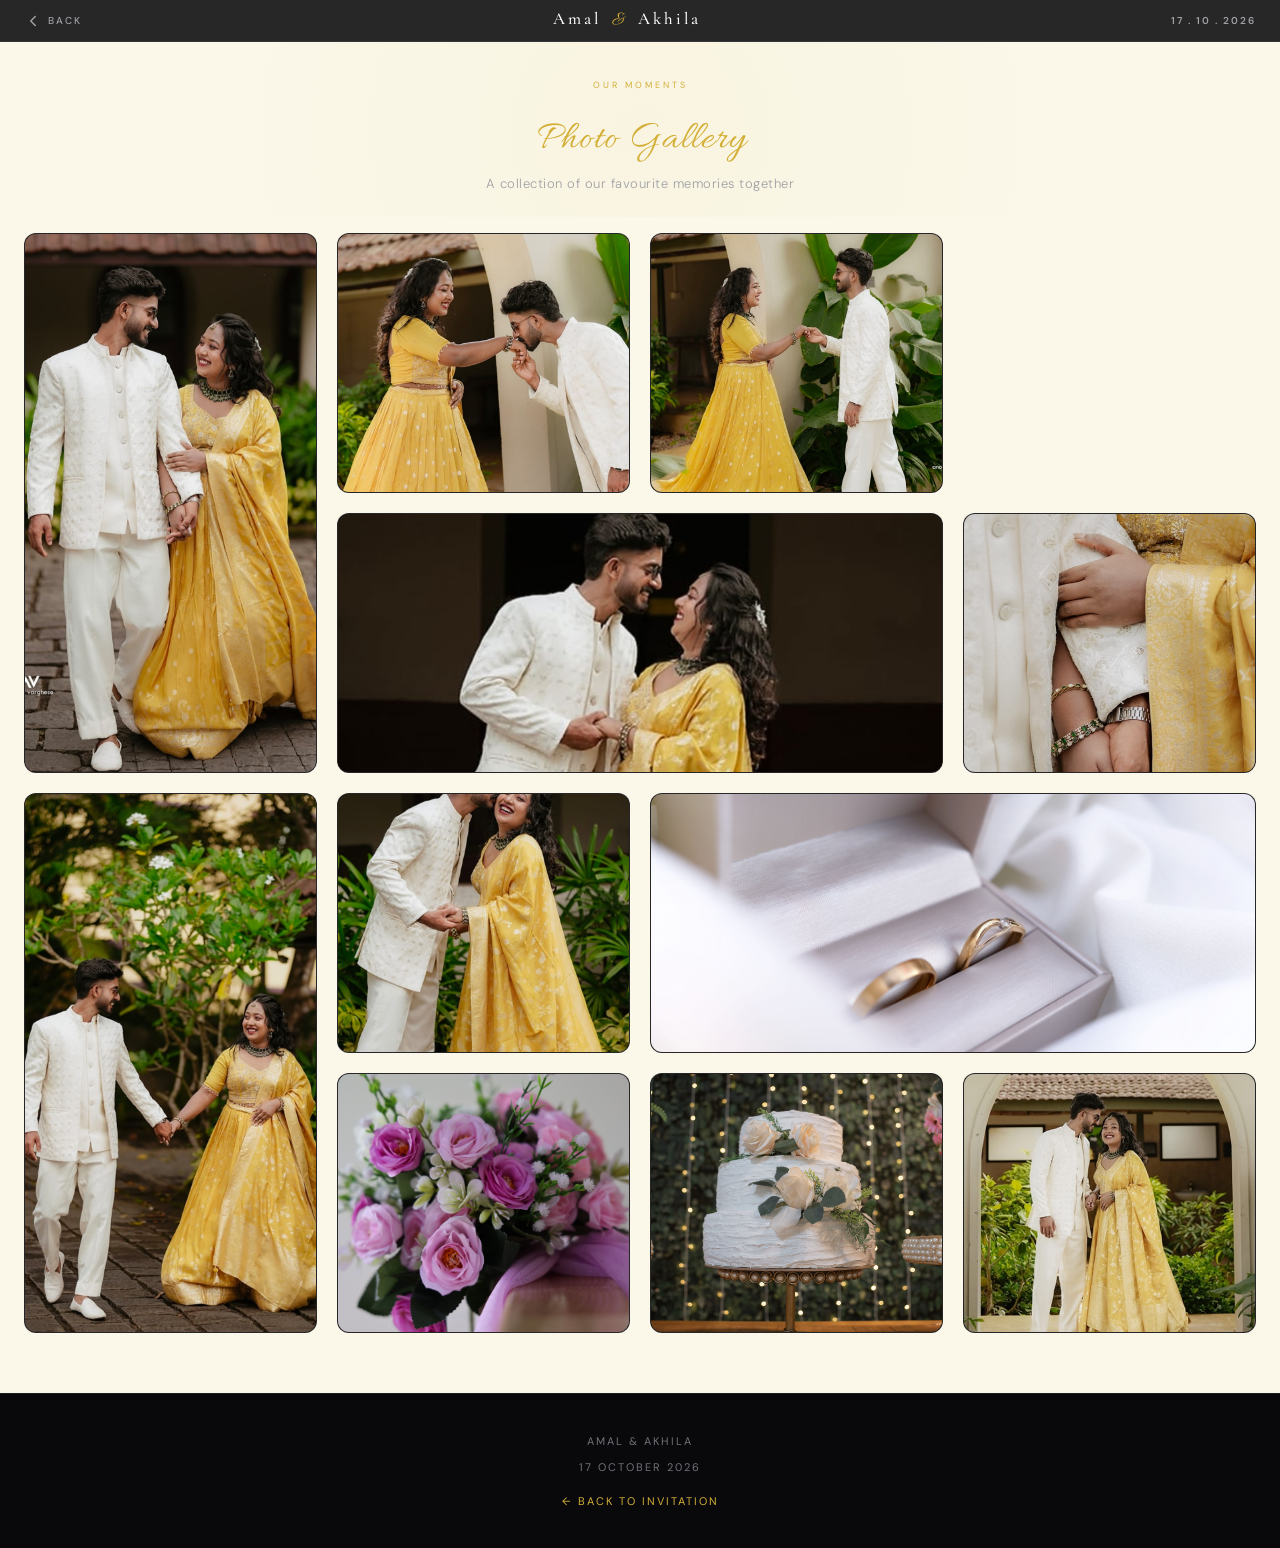
==== commit 47c2aab9: "Make gallery header and banner section more compact" ====
--- a/gallery.html
+++ b/gallery.html
@@ -34,7 +34,7 @@
   <section class="gallery-hero">
     <div class="gallery-hero-content">
       <p class="gallery-eyebrow">OUR MOMENTS</p>
-      <h1>Photo <em>Gallery</em></h1>
+      <h1><em>Photo Gallery</em></h1>
       <p class="gallery-subtitle">A collection of our favourite memories together</p>
     </div>
   </section>
@@ -222,4 +222,4 @@
 
 </body>
 
-</html>
+</html>
--- a/gallery.css
+++ b/gallery.css
@@ -8,8 +8,8 @@
   display: flex;
   align-items: center;
   justify-content: space-between;
-  padding: 16px 32px;
-  background: rgba(10, 10, 12, 0.85);
+  padding: 10px 24px;
+  background: rgba(10, 10, 12, 0.88);
   backdrop-filter: blur(12px);
   -webkit-backdrop-filter: blur(12px);
   border-bottom: 1px solid rgba(255, 255, 255, 0.08);
@@ -18,10 +18,10 @@
 .gallery-back {
   display: flex;
   align-items: center;
-  gap: 8px;
+  gap: 6px;
   color: var(--text-muted, #a0a0a5);
   text-decoration: none;
-  font-size: 11px;
+  font-size: 10px;
   letter-spacing: 2px;
   font-weight: 500;
   transition: color 0.3s ease;
@@ -33,67 +33,68 @@
 
 .gallery-header .brand-mark {
   font-family: 'Cormorant Garamond', serif;
-  font-size: 20px;
-  letter-spacing: 4px;
+  font-size: 17px;
+  letter-spacing: 3px;
   color: #fff;
 }
 
 .gallery-header .brand-mark span {
   font-family: 'Allura', cursive;
-  font-size: 24px;
+  font-size: 20px;
   color: #d4af37;
 }
 
 .header-date {
-  font-size: 11px;
+  font-size: 10px;
   letter-spacing: 2px;
   color: var(--text-muted, #a0a0a5);
 }
 
 /* Gallery Hero */
 .gallery-hero {
-  padding: 80px 24px 40px;
+  padding: 28px 24px 12px;
   text-align: center;
   background: radial-gradient(circle at center, rgba(212, 175, 55, 0.05) 0%, transparent 70%);
 }
 
 .gallery-eyebrow {
-  font-size: 10px;
-  letter-spacing: 4px;
+  font-size: 9px;
+  letter-spacing: 3px;
   text-transform: uppercase;
   color: #d4af37;
-  margin-bottom: 12px;
+  margin-bottom: 4px;
 }
 
 .gallery-hero h1 {
   font-family: 'Cormorant Garamond', serif;
-  font-size: 48px;
+  font-size: 32px;
   font-weight: 300;
-  letter-spacing: 2px;
-  color: #fff;
-  margin-bottom: 8px;
+  letter-spacing: 1px;
+  color: #fff;
+  margin-bottom: 4px;
+  line-height: 1.1;
 }
 
 .gallery-hero h1 em {
   font-family: 'Allura', cursive;
   font-style: normal;
   color: #d4af37;
-  font-size: 56px;
-  margin-left: 6px;
+  font-size: 40px;
+  margin-left: 4px;
 }
 
 .gallery-subtitle {
-  font-size: 14px;
+  font-size: 13px;
   color: #a0a0a5;
   font-weight: 300;
-  letter-spacing: 1px;
+  letter-spacing: 0.5px;
 }
 
 /* Masonry Grid */
 .gallery-grid-section {
   max-width: 1300px;
   margin: 0 auto;
-  padding: 40px 24px 80px;
+  padding: 16px 24px 60px;
 }
 
 .gallery-masonry {
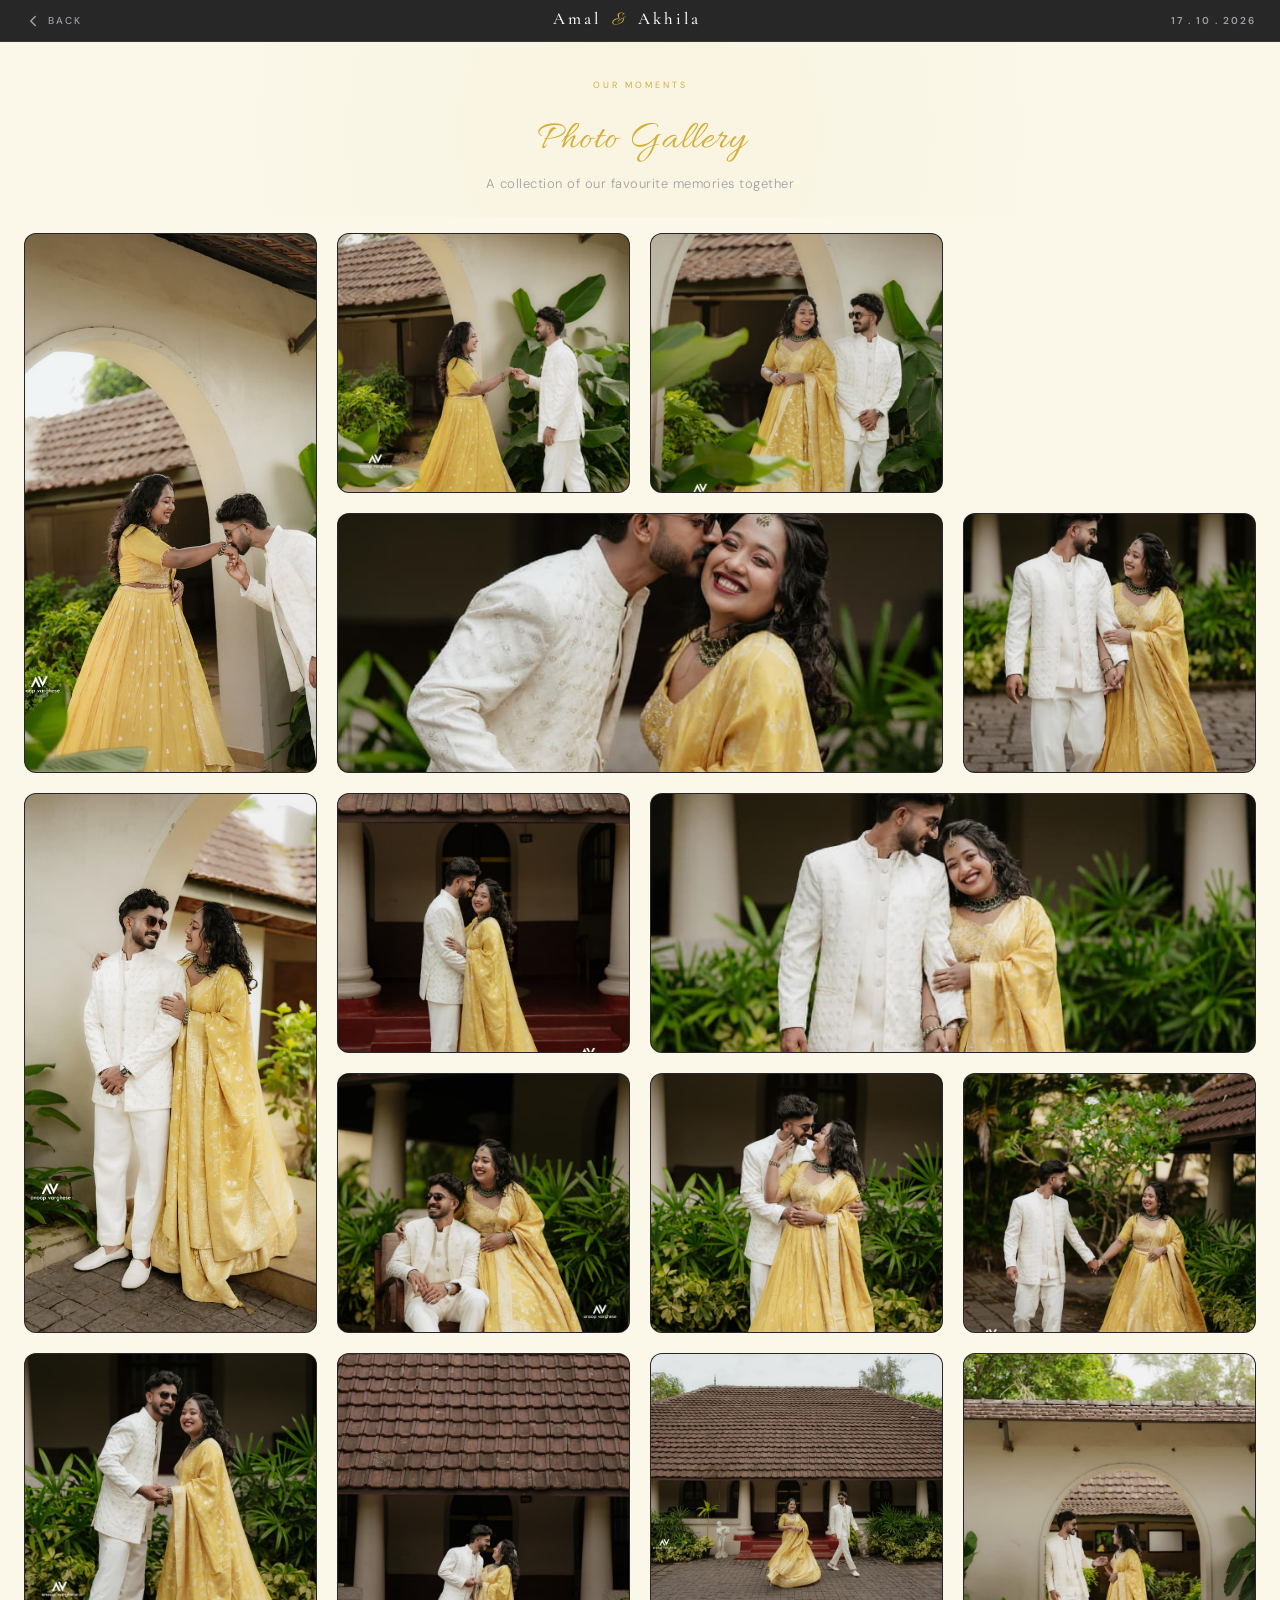
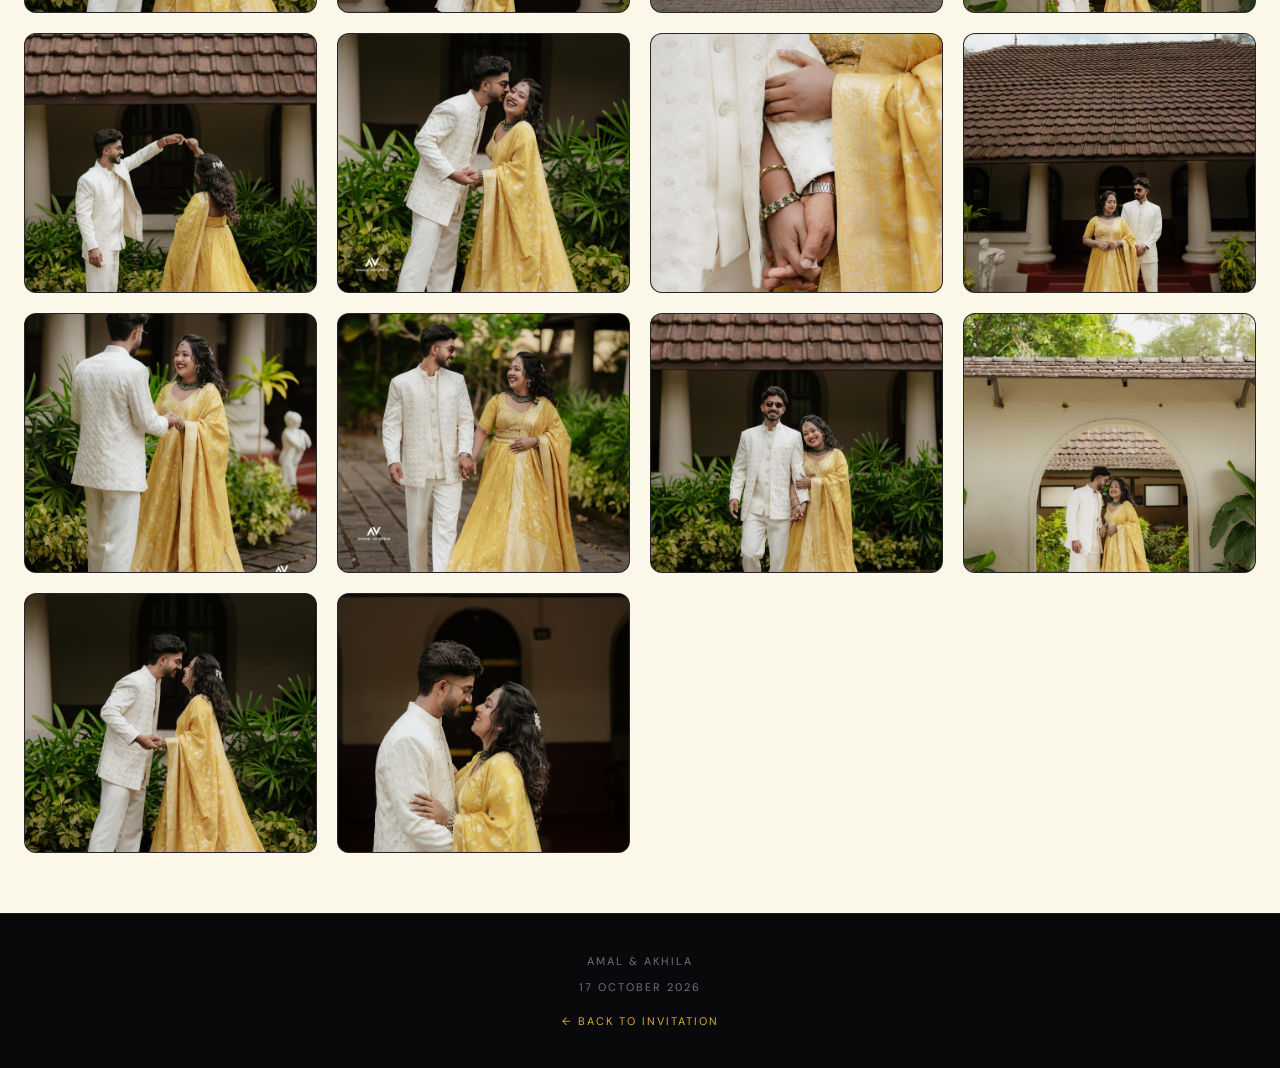
==== commit ef05915e: "Update gallery and site photos with new high-res image assets (a&a1 - a&a25)" ====
--- a/gallery.html
+++ b/gallery.html
@@ -44,81 +44,180 @@
     <div class="gallery-masonry">
 
       <div class="gallery-card gallery-card--tall">
-        <img src="assets/wedding-hero.jpeg" alt="Amal and Akhila wedding portrait" loading="lazy">
+        <img src="assets/a&a1.jpeg" alt="Amal and Akhila wedding portrait" loading="lazy">
         <div class="gallery-card-overlay">
           <span class="gallery-card-caption">Our Day</span>
         </div>
       </div>
 
       <div class="gallery-card">
-        <img src="assets/wedding-couple.jpeg" alt="A couple sharing a quiet moment" loading="lazy">
+        <img src="assets/a&a10.jpeg" alt="A couple sharing a quiet moment" loading="lazy">
         <div class="gallery-card-overlay">
           <span class="gallery-card-caption">Together</span>
         </div>
       </div>
 
       <div class="gallery-card">
-        <img src="assets/image1.jpeg" alt="Amal and Akhila sharing a quiet moment" loading="lazy">
+        <img src="assets/a&a11.jpeg" alt="Amal and Akhila sharing a quiet moment" loading="lazy">
         <div class="gallery-card-overlay">
           <span class="gallery-card-caption">Quiet Moments</span>
         </div>
       </div>
 
       <div class="gallery-card gallery-card--wide">
-        <img src="assets/image2.jpeg" alt="Amal and Akhila in a sunlit garden" loading="lazy">
+        <img src="assets/a&a12.jpeg" alt="Amal and Akhila in a sunlit garden" loading="lazy">
         <div class="gallery-card-overlay">
           <span class="gallery-card-caption">Sunlit Garden</span>
         </div>
       </div>
 
       <div class="gallery-card">
-        <img src="assets/wedding-detail.jpeg" alt="Ivory roses and wedding details" loading="lazy">
+        <img src="assets/a&a13.jpeg" alt="Ivory roses and wedding details" loading="lazy">
         <div class="gallery-card-overlay">
           <span class="gallery-card-caption">Details</span>
         </div>
       </div>
 
       <div class="gallery-card gallery-card--tall">
-        <img src="assets/image3.jpeg" alt="Wedding rings and roses" loading="lazy">
+        <img src="assets/a&a14.jpeg" alt="Wedding rings and roses" loading="lazy">
         <div class="gallery-card-overlay">
           <span class="gallery-card-caption">Rings & Roses</span>
         </div>
       </div>
 
       <div class="gallery-card">
-        <img src="assets/image4.jpeg" alt="Wedding celebration" loading="lazy">
+        <img src="assets/a&a15.jpeg" alt="Wedding celebration" loading="lazy">
         <div class="gallery-card-overlay">
           <span class="gallery-card-caption">Celebration</span>
         </div>
       </div>
 
       <div class="gallery-card gallery-card--wide">
-        <img src="assets/ring.jpg" alt="Wedding rings" loading="lazy">
+        <img src="assets/a&a16.jpeg" alt="Wedding rings" loading="lazy">
         <div class="gallery-card-overlay">
           <span class="gallery-card-caption">Forever Ours</span>
         </div>
       </div>
 
       <div class="gallery-card">
-        <img src="assets/bouquet.jpg" alt="Wedding bouquet" loading="lazy">
+        <img src="assets/a&a17.jpeg" alt="Wedding bouquet" loading="lazy">
         <div class="gallery-card-overlay">
           <span class="gallery-card-caption">Bouquet</span>
         </div>
       </div>
 
       <div class="gallery-card">
-        <img src="assets/cake.jpg" alt="Wedding cake" loading="lazy">
+        <img src="assets/a&a18.jpeg" alt="Wedding cake" loading="lazy">
         <div class="gallery-card-overlay">
           <span class="gallery-card-caption">Sweet Moments</span>
         </div>
       </div>
 
       <div class="gallery-card">
-        <img src="assets/footer.jpeg" alt="Amal and Akhila" loading="lazy">
-        <div class="gallery-card-overlay">
-          <span class="gallery-card-caption">Always Us</span>
-        </div>
-      </div>
+        <img src="assets/a&a19.jpeg" alt="Amal and Akhila" loading="lazy">
+        <div class="gallery-card-overlay">
+          <span class="gallery-card-caption">Always Us</span>
+        </div>
+      </div>
+
+      <div class="gallery-card">
+        <img src="assets/a&a2.jpeg" alt="Amal and Akhila" loading="lazy">
+        <div class="gallery-card-overlay">
+          <span class="gallery-card-caption">Always Us</span>
+        </div>
+      </div>
+
+      <div class="gallery-card">
+        <img src="assets/a&a20.jpeg" alt="Amal and Akhila" loading="lazy">
+        <div class="gallery-card-overlay">
+          <span class="gallery-card-caption">Always Us</span>
+        </div>
+      </div>
+
+      <div class="gallery-card">
+        <img src="assets/a&a21.jpeg" alt="Amal and Akhila" loading="lazy">
+        <div class="gallery-card-overlay">
+          <span class="gallery-card-caption">Always Us</span>
+        </div>
+      </div>
+
+      <div class="gallery-card">
+        <img src="assets/a&a22.jpeg" alt="Amal and Akhila" loading="lazy">
+        <div class="gallery-card-overlay">
+          <span class="gallery-card-caption">Always Us</span>
+        </div>
+      </div>
+
+      <div class="gallery-card">
+        <img src="assets/a&a23.jpeg" alt="Amal and Akhila" loading="lazy">
+        <div class="gallery-card-overlay">
+          <span class="gallery-card-caption">Always Us</span>
+        </div>
+      </div>
+
+      <div class="gallery-card">
+        <img src="assets/a&a24.jpeg" alt="Amal and Akhila" loading="lazy">
+        <div class="gallery-card-overlay">
+          <span class="gallery-card-caption">Always Us</span>
+        </div>
+      </div>
+
+      <div class="gallery-card">
+        <img src="assets/a&a25.jpeg" alt="Amal and Akhila" loading="lazy">
+        <div class="gallery-card-overlay">
+          <span class="gallery-card-caption">Always Us</span>
+        </div>
+      </div>
+
+      <div class="gallery-card">
+        <img src="assets/a&a3.jpeg" alt="Amal and Akhila" loading="lazy">
+        <div class="gallery-card-overlay">
+          <span class="gallery-card-caption">Always Us</span>
+        </div>
+      </div>
+
+      <div class="gallery-card">
+        <img src="assets/a&a4.jpeg" alt="Amal and Akhila" loading="lazy">
+        <div class="gallery-card-overlay">
+          <span class="gallery-card-caption">Always Us</span>
+        </div>
+      </div>
+
+      <div class="gallery-card">
+        <img src="assets/a&a5.jpeg" alt="Amal and Akhila" loading="lazy">
+        <div class="gallery-card-overlay">
+          <span class="gallery-card-caption">Always Us</span>
+        </div>
+      </div>
+
+      <div class="gallery-card">
+        <img src="assets/a&a6.jpeg" alt="Amal and Akhila" loading="lazy">
+        <div class="gallery-card-overlay">
+          <span class="gallery-card-caption">Always Us</span>
+        </div>
+      </div>
+
+      <div class="gallery-card">
+        <img src="assets/a&a7.jpeg" alt="Amal and Akhila" loading="lazy">
+        <div class="gallery-card-overlay">
+          <span class="gallery-card-caption">Always Us</span>
+        </div>
+      </div>
+
+      <div class="gallery-card">
+        <img src="assets/a&a8.jpeg" alt="Amal and Akhila" loading="lazy">
+        <div class="gallery-card-overlay">
+          <span class="gallery-card-caption">Always Us</span>
+        </div>
+      </div>
+
+      <div class="gallery-card">
+        <img src="assets/a&a9.jpeg" alt="Amal and Akhila" loading="lazy">
+        <div class="gallery-card-overlay">
+          <span class="gallery-card-caption">Always Us</span>
+        </div>
+      </div>
+
 
     </div>
   </section>
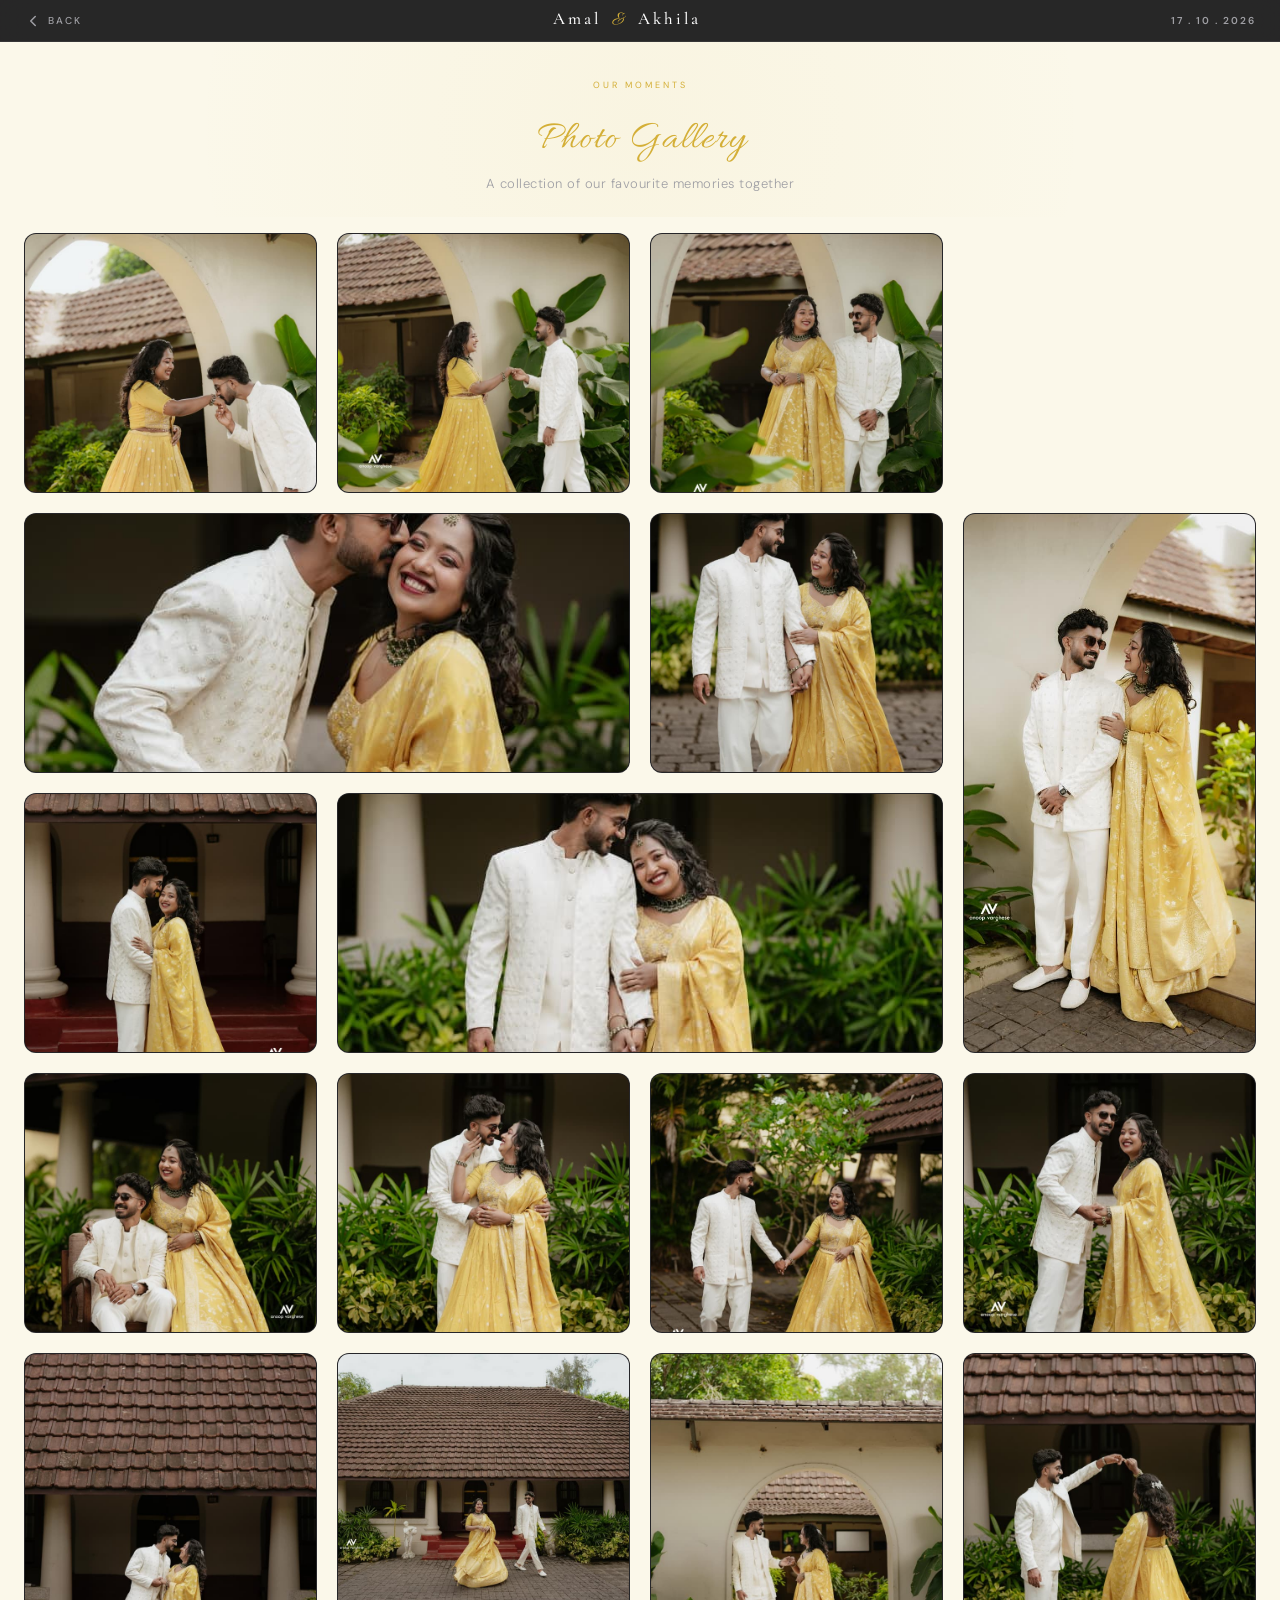
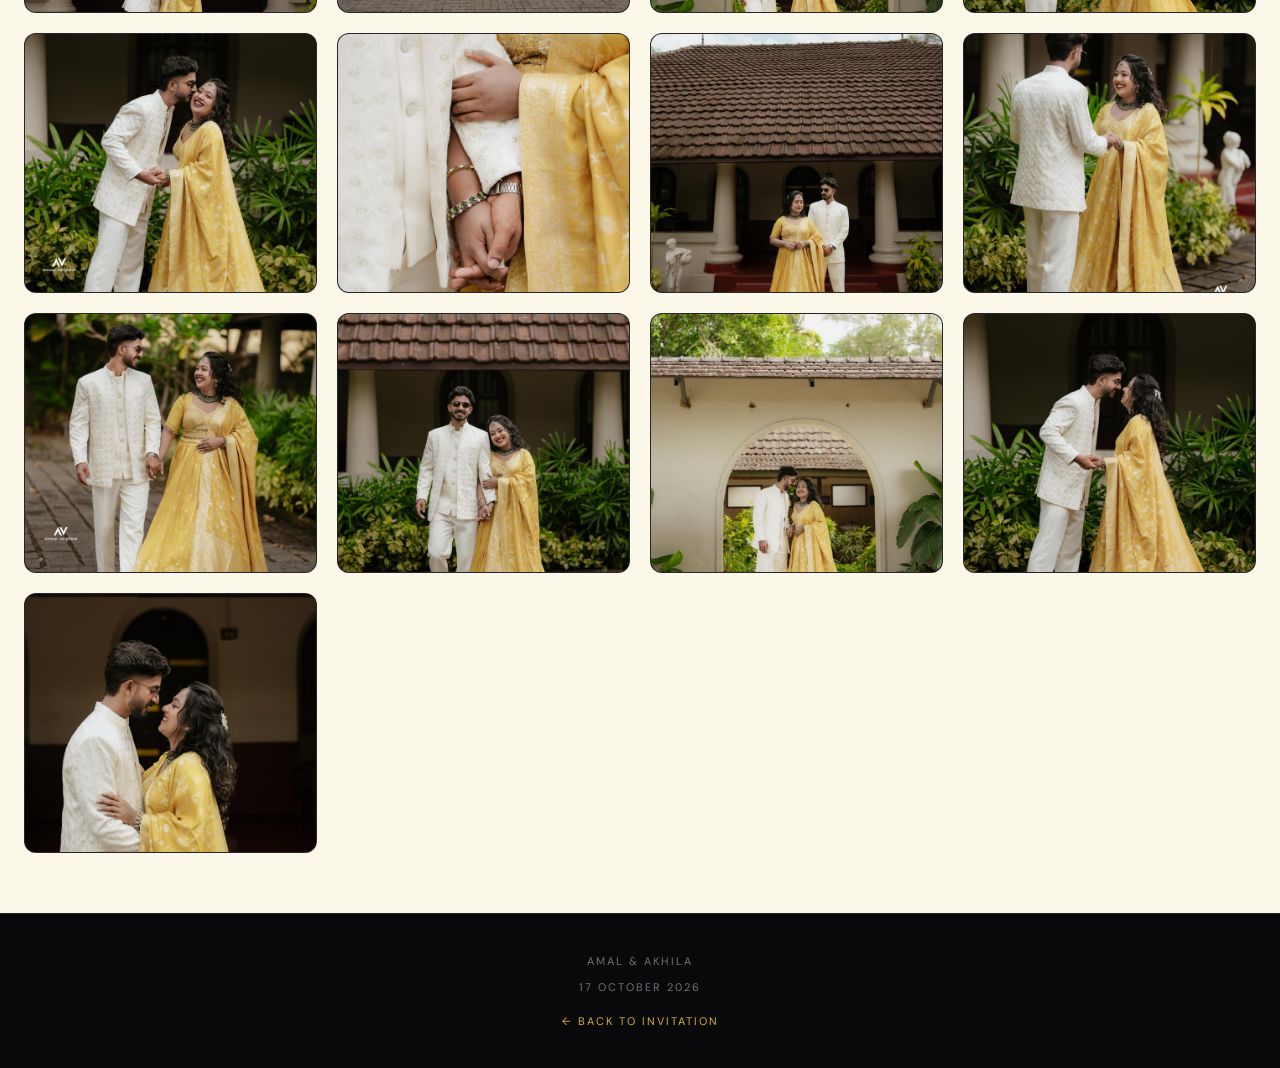
==== commit 73589429: "Update gallery captions and layout" ====
--- a/gallery.html
+++ b/gallery.html
@@ -43,7 +43,7 @@
   <section class="gallery-grid-section">
     <div class="gallery-masonry">
 
-      <div class="gallery-card gallery-card--tall">
+      <div class="gallery-card ">
         <img src="assets/a&a1.jpeg" alt="Amal and Akhila wedding portrait" loading="lazy">
         <div class="gallery-card-overlay">
           <span class="gallery-card-caption">Our Day</span>
@@ -67,21 +67,21 @@
       <div class="gallery-card gallery-card--wide">
         <img src="assets/a&a12.jpeg" alt="Amal and Akhila in a sunlit garden" loading="lazy">
         <div class="gallery-card-overlay">
-          <span class="gallery-card-caption">Sunlit Garden</span>
+          <span class="gallery-card-caption">Always Us</span>
         </div>
       </div>
 
       <div class="gallery-card">
         <img src="assets/a&a13.jpeg" alt="Ivory roses and wedding details" loading="lazy">
         <div class="gallery-card-overlay">
-          <span class="gallery-card-caption">Details</span>
+          <span class="gallery-card-caption">Always Us</span>
         </div>
       </div>
 
       <div class="gallery-card gallery-card--tall">
         <img src="assets/a&a14.jpeg" alt="Wedding rings and roses" loading="lazy">
         <div class="gallery-card-overlay">
-          <span class="gallery-card-caption">Rings & Roses</span>
+          <span class="gallery-card-caption">Always Us</span>
         </div>
       </div>
 
@@ -102,7 +102,7 @@
       <div class="gallery-card">
         <img src="assets/a&a17.jpeg" alt="Wedding bouquet" loading="lazy">
         <div class="gallery-card-overlay">
-          <span class="gallery-card-caption">Bouquet</span>
+          <span class="gallery-card-caption">Always Us</span>
         </div>
       </div>
 
